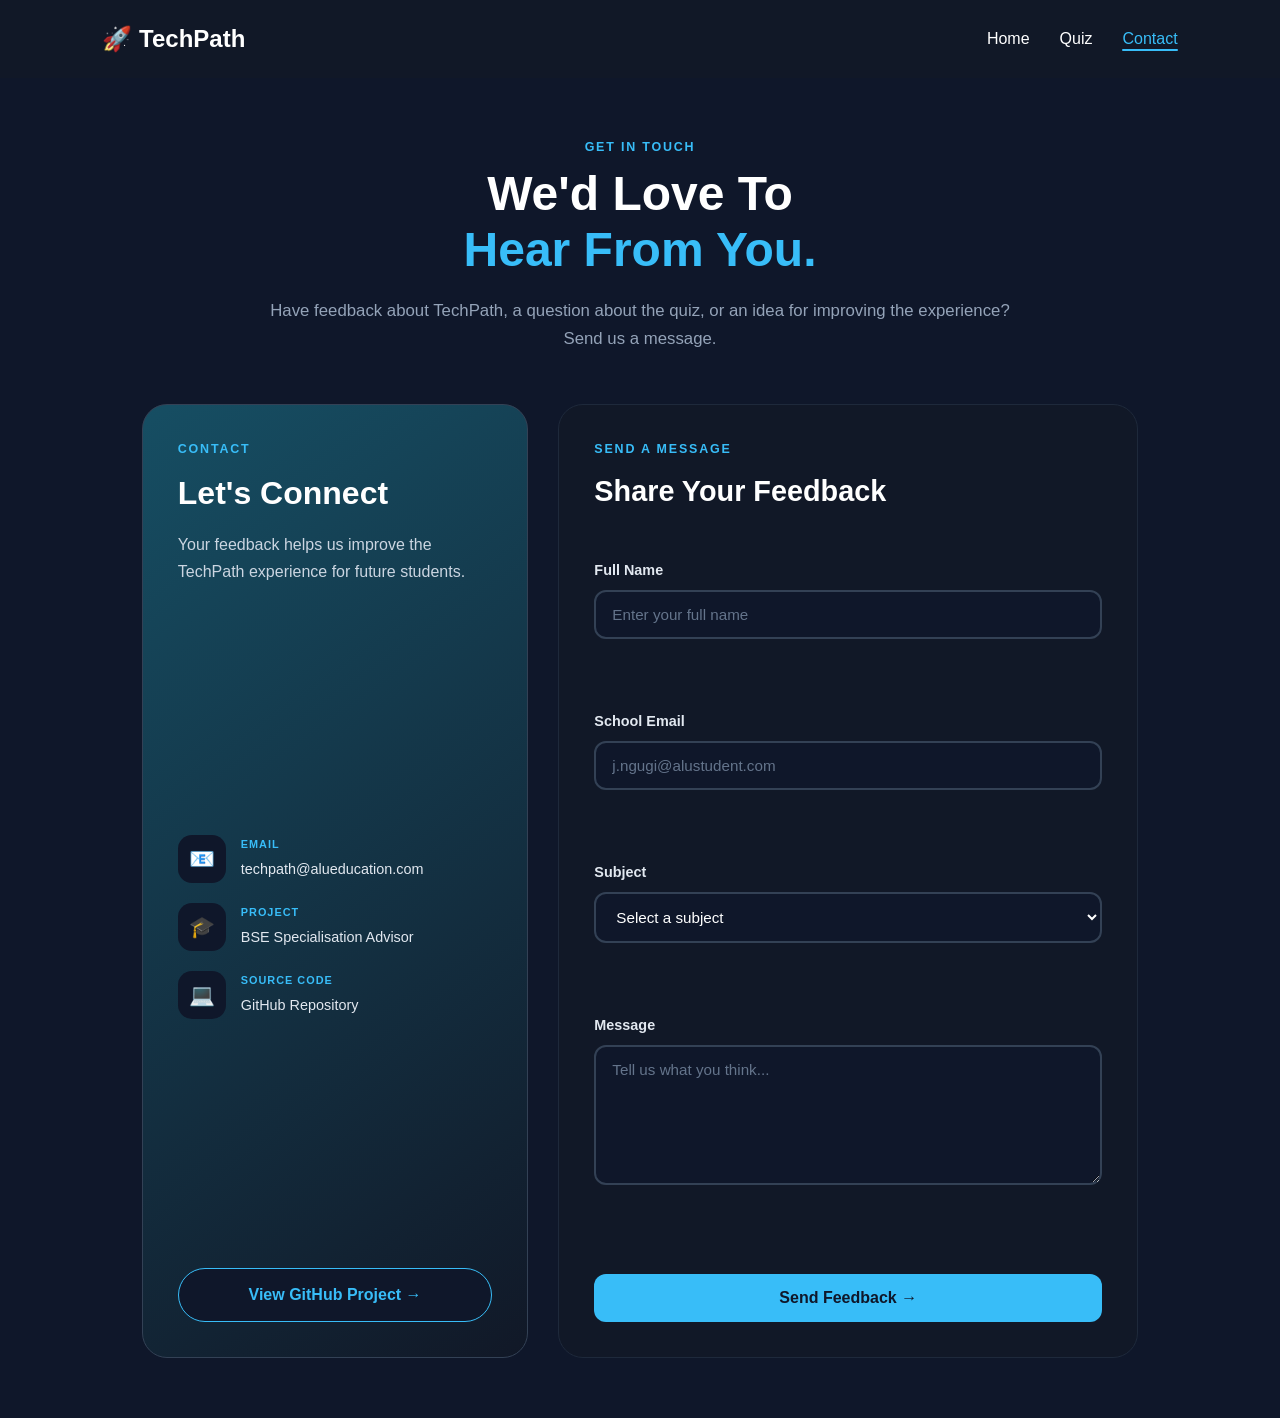
==== contact.html @ 7e05b6f1 "Initial TechPath project" ====
<!DOCTYPE html>
<html lang="en">

<head>

    <meta charset="UTF-8">

    <meta
        name="viewport"
        content="width=device-width, initial-scale=1.0"
    >

    <title>TechPath | Contact & Feedback</title>

    <link
        rel="stylesheet"
        href="css/style.css"
    >

</head>


<body>

    <!-- =================================
         NAVIGATION
    ================================== -->

    <header>

        <nav class="navbar">

            <div class="logo">
                🚀 TechPath
            </div>

            <ul class="nav-links">

                <li>
                    <a href="index.html">Home</a>
                </li>

                <li>
                    <a href="quiz.html">Quiz</a>
                </li>

                <li>
                    <a href="contact.html" class="active">
                        Contact
                    </a>
                </li>

            </ul>

        </nav>

    </header>


    <!-- =================================
         CONTACT PAGE
    ================================== -->

    <main class="contact-page">


        <!-- PAGE INTRO -->

        <section class="contact-hero">

            <p class="contact-label">
                GET IN TOUCH
            </p>

            <h1>
                We'd Love To
                <span>Hear From You.</span>
            </h1>

            <p>
                Have feedback about TechPath, a question about
                the quiz, or an idea for improving the experience?
                Send us a message.
            </p>

        </section>


        <!-- CONTACT CONTENT -->

        <section class="contact-grid">


            <!-- =================================
                 CONTACT INFORMATION
            ================================== -->

            <div class="contact-info">

                <div>

                    <p class="contact-label">
                        CONTACT
                    </p>

                    <h2>
                        Let's Connect
                    </h2>

                    <p class="contact-description">
                        Your feedback helps us improve the
                        TechPath experience for future students.
                    </p>

                </div>


                <div class="contact-details">

                    <div class="contact-detail">

                        <span class="contact-detail-icon">
                            📧
                        </span>

                        <div>

                            <small>
                                EMAIL
                            </small>

                            <p>
                                techpath@alueducation.com
                            </p>

                        </div>

                    </div>


                    <div class="contact-detail">

                        <span class="contact-detail-icon">
                            🎓
                        </span>

                        <div>

                            <small>
                                PROJECT
                            </small>

                            <p>
                                BSE Specialisation Advisor
                            </p>

                        </div>

                    </div>


                    <div class="contact-detail">

                        <span class="contact-detail-icon">
                            💻
                        </span>

                        <div>

                            <small>
                                SOURCE CODE
                            </small>

                            <p>
                                GitHub Repository
                            </p>

                        </div>

                    </div>

                </div>


                <!-- GITHUB BUTTON -->

                <a
                    href="#"
                    class="github-button"
                    id="githubLink"
                    target="_blank"
                    rel="noopener noreferrer"
                >
                    View GitHub Project →
                </a>

            </div>


            <!-- =================================
                 CONTACT FORM
            ================================== -->

            <div class="contact-form-card">

                <div class="form-heading">

                    <p class="contact-label">
                        SEND A MESSAGE
                    </p>

                    <h2>
                        Share Your Feedback
                    </h2>

                </div>


                <form
                    id="contactForm"
                    novalidate
                >


                    <!-- NAME -->

                    <div class="form-group">

                        <label for="contactName">
                            Full Name
                        </label>

                        <input
                            type="text"
                            id="contactName"
                            name="name"
                            placeholder="Enter your full name"
                            autocomplete="name"
                        >

                        <small
                            class="error-message"
                            id="contactNameError"
                        ></small>

                    </div>


                    <!-- EMAIL -->

                    <div class="form-group">

                        <label for="contactEmail">
                            School Email
                        </label>

                        <input
                            type="email"
                            id="contactEmail"
                            name="email"
                            placeholder="j.ngugi@alustudent.com"
                            autocomplete="email"
                        >

                        <small
                            class="error-message"
                            id="contactEmailError"
                        ></small>

                    </div>


                    <!-- SUBJECT -->

                    <div class="form-group">

                        <label for="contactSubject">
                            Subject
                        </label>

                        <select
                            id="contactSubject"
                            name="subject"
                        >

                            <option value="">
                                Select a subject
                            </option>

                            <option value="feedback">
                                Quiz Feedback
                            </option>

                            <option value="technical">
                                Technical Issue
                            </option>

                            <option value="suggestion">
                                Suggestion
                            </option>

                            <option value="other">
                                Other
                            </option>

                        </select>

                        <small
                            class="error-message"
                            id="contactSubjectError"
                        ></small>

                    </div>


                    <!-- MESSAGE -->

                    <div class="form-group">

                        <label for="contactMessage">
                            Message
                        </label>

                        <textarea
                            id="contactMessage"
                            name="message"
                            rows="6"
                            placeholder="Tell us what you think..."
                        ></textarea>

                        <small
                            class="error-message"
                            id="contactMessageError"
                        ></small>

                    </div>


                    <!-- SUCCESS MESSAGE -->

                    <div
                        class="form-success"
                        id="formSuccess"
                        role="status"
                        aria-live="polite"
                    ></div>


                    <!-- SUBMIT -->

                    <button
                        type="submit"
                        class="contact-submit"
                    >
                        Send Feedback →
                    </button>

                </form>

            </div>

        </section>

    </main>


    <!-- =================================
         JAVASCRIPT
    ================================== -->

    <script src="js/contact.js"></script>

</body>

</html>
---- css/style.css ----
/* =================================
   TECHPATH GLOBAL STYLES
================================= */

* {
    margin: 0;
    padding: 0;
    box-sizing: border-box;
}


body {
    font-family: Arial, Helvetica, sans-serif;
    background: #0f172a;
    color: white;
    line-height: 1.6;
}


/* =================================
   NAVIGATION BAR
================================= */

.navbar {
    display: flex;
    justify-content: space-between;
    align-items: center;
    padding: 20px 8%;
    background: #111827;
}

.logo {
    font-size: 1.5rem;
    font-weight: bold;
}

.nav-links {
    display: flex;
    gap: 30px;
    list-style: none;
}

.nav-links a {
    color: white;
    text-decoration: none;
    transition: 0.3s;
    position: relative;
    padding-bottom: 4px;
}

.nav-links a:hover {
    color: #38bdf8;
}

/* Active page indicator — add class="active" to the current page's <a> in JS or manually */
.nav-links a.active {
    color: #38bdf8;
}

.nav-links a.active::after {
    content: "";
    position: absolute;
    left: 0;
    bottom: 0;
    width: 100%;
    height: 2px;
    background: #38bdf8;
    border-radius: 2px;
}


/* =================================
   HERO SECTION
================================= */

.hero {
    min-height: 80vh;
    display: flex;
    justify-content: center;
    align-items: center;
    padding: 40px 8%;
    text-align: center;
}

.hero-content {
    max-width: 800px;
    animation: fadeInUp 0.8s ease-out both;
}

.hero h1 {
    font-size: 3rem;
    margin-bottom: 20px;
}

.hero h1 span {
    color: #38bdf8;
}

.hero p {
    font-size: 1.2rem;
    color: #cbd5e1;
    margin-bottom: 30px;
}

.start-button {
    display: inline-block;
    padding: 15px 35px;
    background: #38bdf8;
    color: #0f172a;
    border-radius: 30px;
    text-decoration: none;
    font-weight: bold;
    transition: 0.3s;
}

.start-button:hover {
    transform: translateY(-5px);
    box-shadow: 0 10px 25px rgba(56, 189, 248, 0.35);
}


/* =================================
   SPECIALISATION CARDS
================================= */

.paths {
    padding: 50px 8%;
    text-align: center;
}

.paths h2 {
    margin-bottom: 40px;
    animation: fadeInUp 0.8s ease-out both;
}

.card-container {
    display: grid;
    grid-template-columns: repeat(4, 1fr);
    gap: 25px;
}

.path-card {
    background: #1e293b;
    padding: 30px;
    border-radius: 20px;
    transition: 0.3s;
    animation: fadeInUp 0.8s ease-out both;
}

/* Stagger the cards so they cascade in rather than popping at once */
.path-card:nth-child(1) { animation-delay: 0.1s; }
.path-card:nth-child(2) { animation-delay: 0.2s; }
.path-card:nth-child(3) { animation-delay: 0.3s; }
.path-card:nth-child(4) { animation-delay: 0.4s; }

.path-card:hover {
    transform: translateY(-10px);
    background: #334155;
}

.path-card h3 {
    margin-bottom: 15px;
}


/* =================================
   FORM SECTION
================================= */

.form-section {
    padding: 60px 8%;
    max-width: 700px;
    margin: auto;
}

.form-section h2 {
    text-align: center;
    margin-bottom: 40px;
}

/* Form layout */

form {
    display: flex;
    flex-direction: column;
    gap: 10px;
}

form label {
    margin-top: 15px;
    font-weight: bold;
}

input {
    width: 100%;
    padding: 15px;
    border-radius: 10px;
    border: 2px solid transparent;
    font-size: 1rem;
    background: #1e293b;
    color: white;
    transition: 0.3s;
}

input::placeholder {
    color: #64748b;
}

input:focus {
    outline: none;
    border-color: #38bdf8;
    box-shadow: 0 0 0 3px rgba(56, 189, 248, 0.2);
}

/* Validation states */

.is-valid {
    border: 2px solid #22c55e;
}

.is-invalid {
    border: 2px solid #ef4444;
}

.error-message {
    color: #ef4444;
    font-size: 0.85rem;
    min-height: 20px;
}

/* Button */

button {
    margin-top: 25px;
    padding: 15px;
    border: none;
    border-radius: 30px;
    background: #38bdf8;
    color: #0f172a;
    font-size: 1rem;
    font-weight: bold;
    cursor: pointer;
    transition: 0.3s;
}

button:hover {
    transform: scale(1.05);
    box-shadow: 0 10px 25px rgba(56, 189, 248, 0.35);
}

button:active {
    transform: scale(0.98);
}


/* =================================
   KEYFRAME ANIMATIONS
================================= */

@keyframes fadeInUp {
    from {
        opacity: 0;
        transform: translateY(25px);
    }
    to {
        opacity: 1;
        transform: translateY(0);
    }
}


/* =================================
   RESPONSIVE DESIGN
================================= */

/* Tablets */
@media(max-width:900px){

    .card-container {
        grid-template-columns: repeat(2,1fr);
    }

    .hero h1 {
        font-size: 2.2rem;
    }

}

/* Mobile */
@media(max-width:600px){

    .navbar {
        flex-direction: column;
        gap: 20px;
    }

    .nav-links {
        gap: 15px;
    }

    .hero h1 {
        font-size: 1.8rem;
    }

    .hero p {
        font-size: 1rem;
    }

    .card-container {
        grid-template-columns: 1fr;
    }

}
/* =================================
   QUIZ PAGE
================================= */

.quiz-page {
    max-width: 1100px;
    margin: 0 auto;
    padding: 50px 6%;
}


/* =================================
   QUIZ HEADER
================================= */

.quiz-header {
    display: flex;
    justify-content: space-between;
    align-items: center;
    gap: 40px;
    margin-bottom: 40px;
}

.quiz-header h1 {
    font-size: 2.5rem;
    margin: 8px 0 15px;
}

.quiz-header p {
    color: #cbd5e1;
}

.quiz-label {
    color: #38bdf8 !important;
    font-size: 0.85rem;
    font-weight: bold;
    letter-spacing: 2px;
}


/* =================================
   TIMER
================================= */

.timer-container {
    min-width: 150px;
    padding: 20px;
    text-align: center;

    background: #1e293b;
    border: 1px solid #334155;
    border-radius: 15px;
}

.timer-container span {
    display: block;
    color: #94a3b8;
    font-size: 0.85rem;
}

.timer-container strong {
    display: block;
    margin-top: 5px;
    color: #38bdf8;
    font-size: 1.8rem;
}

.timer-warning {
    color: #ef4444 !important;
    animation: timerPulse 1s infinite;
}

@keyframes timerPulse {

    0% {
        opacity: 1;
    }

    50% {
        opacity: 0.5;
    }

    100% {
        opacity: 1;
    }
}


/* =================================
   PROGRESS BAR
================================= */

.progress-section {
    margin-bottom: 30px;
}

.progress-info {
    display: flex;
    justify-content: space-between;
    margin-bottom: 8px;

    color: #cbd5e1;
    font-size: 0.9rem;
}

.progress-bar {
    width: 100%;
    height: 10px;

    background: #1e293b;

    border-radius: 20px;

    overflow: hidden;
}

.progress-fill {
    width: 10%;
    height: 100%;

    background: #38bdf8;

    border-radius: 20px;

    transition: width 0.4s ease;
}


/* =================================
   QUIZ CARD
================================= */

.quiz-container {
    background: #111827;

    padding: 35px;

    border-radius: 25px;

    border: 1px solid #1e293b;
}

.question-card {
    display: none;
}

.question-card.active {
    display: block;

    animation: questionAppear 0.4s ease;
}

@keyframes questionAppear {

    from {
        opacity: 0;
        transform: translateY(15px);
    }

    to {
        opacity: 1;
        transform: translateY(0);
    }
}


.question-category {
    display: inline-block;

    margin-bottom: 15px;

    color: #38bdf8;

    font-size: 0.8rem;

    font-weight: bold;

    letter-spacing: 1px;
}

.question-card h2 {
    font-size: 1.7rem;

    margin-bottom: 15px;
}

.question-description {
    color: #94a3b8;

    margin-bottom: 25px;
}


/* =================================
   ANSWER OPTIONS
================================= */

.answer-grid {
    display: grid;

    grid-template-columns: repeat(2, 1fr);

    gap: 18px;
}

.answer-option {
    width: 100%;

    min-height: 100px;

    padding: 20px;

    background: #1e293b;

    color: white;

    border: 2px solid transparent;

    border-radius: 15px;

    text-align: left;

    font-size: 1rem;

    cursor: pointer;

    transition:
        transform 0.25s ease,
        border-color 0.25s ease,
        background 0.25s ease;
}

.answer-option:hover {
    transform: translateY(-4px);

    border-color: #38bdf8;

    background: #26364d;
}

.answer-option.selected {
    border-color: #38bdf8;

    background: #164e63;

    transform: translateY(-3px);
}

.answer-icon {
    display: block;

    font-size: 2rem;

    margin-bottom: 10px;
}


/* =================================
   QUIZ CONTROLS
================================= */

.quiz-controls {
    display: flex;

    justify-content: space-between;

    gap: 15px;

    margin-top: 35px;
}

.quiz-controls button {
    width: auto;

    min-width: 130px;

    margin-top: 0;
}

.primary-button {
    background: #38bdf8;

    color: #0f172a;
}

.secondary-button {
    background: #334155;

    color: white;
}

.quiz-controls button:disabled {
    opacity: 0.4;

    cursor: not-allowed;

    transform: none;
}


/* =================================
   IMAGE HOTSPOT
================================= */

.hotspot-container {
    display: flex;

    justify-content: center;

    margin: 30px 0;
}

.technology-workspace {
    position: relative;

    width: 100%;

    max-width: 700px;

    height: 350px;

    background:
        linear-gradient(
            135deg,
            #1e293b,
            #0f172a
        );

    border: 2px solid #334155;

    border-radius: 20px;

    overflow: hidden;
}

.technology-workspace::before {
    content: "TECHNOLOGY WORKSPACE";

    position: absolute;

    top: 50%;
    left: 50%;

    transform: translate(-50%, -50%);

    color: #334155;

    font-size: 1.4rem;

    font-weight: bold;

    pointer-events: none;
}

.hotspot {
    position: absolute;

    width: 60px;
    height: 60px;

    transform: translate(-50%, -50%);

    border-radius: 50%;

    border: 3px solid #38bdf8;

    background: #0f172a;

    font-size: 1.5rem;

    cursor: pointer;

    transition: 0.25s;

    z-index: 2;
}

.hotspot:hover {
    transform: translate(-50%, -50%) scale(1.15);

    background: #164e63;
}

.hotspot.selected {
    background: #38bdf8;

    border-color: white;

    transform: translate(-50%, -50%) scale(1.15);
}


/* =================================
   AUDIO
================================= */

.audio-player {
    padding: 25px;

    margin-bottom: 25px;

    background: #1e293b;

    border-radius: 15px;
}

.audio-player p {
    margin-bottom: 15px;

    font-weight: bold;
}

.audio-player audio {
    width: 100%;
}


/* =================================
   VIDEO
================================= */

.video-container {
    width: 100%;

    margin-bottom: 25px;

    border-radius: 15px;

    overflow: hidden;

    background: #000;
}

.video-container video {
    display: block;

    width: 100%;

    max-height: 400px;
}


/* =================================
   RESPONSIVE QUIZ DESIGN
================================= */

@media (max-width: 900px) {

    .quiz-header {
        flex-direction: column;

        align-items: flex-start;
    }

    .timer-container {
        width: 100%;
    }

}


@media (max-width: 600px) {

    .quiz-page {
        padding: 30px 5%;
    }

    .quiz-header h1 {
        font-size: 2rem;
    }

    .quiz-container {
        padding: 20px;
    }

    .answer-grid {
        grid-template-columns: 1fr;
    }

    .quiz-controls {
        flex-direction: column;
    }

    .quiz-controls button {
        width: 100%;
    }

    .technology-workspace {
        height: 280px;
    }

}
/* =================================
   RESULTS PAGE
================================= */

.results-page {
    max-width: 1150px;
    margin: 0 auto;
    padding: 60px 6%;
}


/* =================================
   RESULT HERO
================================= */

.result-hero {
    text-align: center;
    max-width: 800px;
    margin: 0 auto 45px;
}

.result-badge {
    display: inline-block;
    padding: 8px 18px;
    margin-bottom: 20px;

    border: 1px solid #38bdf8;
    border-radius: 30px;

    color: #38bdf8;
    font-size: 0.8rem;
    font-weight: bold;
    letter-spacing: 1px;
}

.result-hero h1 {
    font-size: 3rem;
    margin-bottom: 20px;
}

.result-hero h1 span {
    display: block;
    color: #38bdf8;
}

.result-hero p {
    color: #94a3b8;
    font-size: 1.1rem;
}


/* =================================
   RECOMMENDATION
================================= */

.recommendation-card {
    display: flex;
    align-items: center;
    gap: 30px;

    padding: 35px;

    margin-bottom: 35px;

    background:
        linear-gradient(
            135deg,
            #164e63,
            #1e293b
        );

    border: 1px solid #38bdf8;

    border-radius: 25px;

    box-shadow:
        0 15px 40px rgba(0, 0, 0, 0.25);
}

.recommendation-icon {
    width: 100px;
    height: 100px;

    display: flex;
    justify-content: center;
    align-items: center;

    flex-shrink: 0;

    background: #0f172a;

    border-radius: 25px;

    font-size: 3.2rem;
}

.result-label {
    color: #38bdf8;

    font-size: 0.8rem;

    font-weight: bold;

    letter-spacing: 1.5px;

    margin-bottom: 8px;
}

.recommendation-content h2 {
    font-size: 2rem;

    margin-bottom: 10px;
}

.recommendation-content p {
    color: #cbd5e1;
}


/* =================================
   RESULTS GRID
================================= */

.results-grid {
    display: grid;

    grid-template-columns:
        1.2fr 0.8fr;

    gap: 25px;

    margin-bottom: 30px;
}


/* =================================
   CHART CARD
================================= */

.chart-card,
.score-card {
    background: #111827;

    border: 1px solid #1e293b;

    border-radius: 25px;

    padding: 30px;
}

.section-heading {
    margin-bottom: 25px;
}

.section-heading p {
    color: #38bdf8;

    font-size: 0.75rem;

    font-weight: bold;

    letter-spacing: 1.5px;

    margin-bottom: 5px;
}

.section-heading h2 {
    font-size: 1.4rem;
}

.canvas-container {
    width: 100%;

    display: flex;

    justify-content: center;

    align-items: center;
}

#resultsCanvas {
    width: 100%;

    max-width: 600px;

    height: auto;
}


/* =================================
   SCORE BARS
================================= */

.score-list {
    display: flex;

    flex-direction: column;

    gap: 25px;
}

.score-item {
    width: 100%;
}

.score-info {
    display: flex;

    justify-content: space-between;

    gap: 15px;

    margin-bottom: 8px;

    font-size: 0.9rem;
}

.score-info strong {
    color: #38bdf8;
}

.score-bar {
    width: 100%;

    height: 10px;

    background: #1e293b;

    border-radius: 20px;

    overflow: hidden;
}

.score-fill {
    width: 0%;

    height: 100%;

    background: #38bdf8;

    border-radius: 20px;

    transition:
        width 1s ease;
}


/* =================================
   PERFORMANCE STATS
================================= */

.stats-section {
    display: grid;

    grid-template-columns:
        repeat(3, 1fr);

    gap: 20px;

    margin-bottom: 30px;
}

.stat-card {
    display: flex;

    align-items: center;

    gap: 18px;

    padding: 25px;

    background: #111827;

    border: 1px solid #1e293b;

    border-radius: 20px;
}

.stat-icon {
    font-size: 2rem;
}

.stat-card strong {
    display: block;

    font-size: 1.5rem;

    color: #38bdf8;
}

.stat-card p {
    color: #94a3b8;

    font-size: 0.85rem;
}


/* =================================
   NEXT STEP
================================= */

.next-step-card {
    display: flex;

    justify-content: space-between;

    align-items: center;

    gap: 30px;

    padding: 35px;

    background: #1e293b;

    border-radius: 25px;

    border: 1px solid #334155;
}

.next-step-content {
    max-width: 650px;
}

.next-step-content h2 {
    margin-bottom: 10px;
}

.next-step-content p:last-child {
    color: #cbd5e1;
}

.next-step-actions {
    display: flex;

    gap: 12px;

    flex-shrink: 0;
}

.primary-result-button,
.secondary-result-button {
    display: inline-block;

    padding: 13px 22px;

    border-radius: 30px;

    text-decoration: none;

    font-weight: bold;

    transition: 0.3s;
}

.primary-result-button {
    background: #38bdf8;

    color: #0f172a;
}

.secondary-result-button {
    background: #334155;

    color: white;
}

.primary-result-button:hover,
.secondary-result-button:hover {
    transform: translateY(-3px);
}


/* =================================
   RESULTS RESPONSIVE DESIGN
================================= */

@media (max-width: 900px) {

    .results-grid {
        grid-template-columns: 1fr;
    }

    .next-step-card {
        flex-direction: column;

        align-items: flex-start;
    }

}


@media (max-width: 600px) {

    .results-page {
        padding: 40px 5%;
    }

    .result-hero h1 {
        font-size: 2.2rem;
    }

    .recommendation-card {
        flex-direction: column;

        text-align: center;
    }

    .recommendation-content h2 {
        font-size: 1.6rem;
    }

    .stats-section {
        grid-template-columns: 1fr;
    }

    .next-step-actions {
        width: 100%;

        flex-direction: column;
    }

    .primary-result-button,
    .secondary-result-button {
        text-align: center;
    }

}
/* =================================
   CONTACT PAGE
================================= */

.contact-page {
    max-width: 1150px;
    margin: 0 auto;
    padding: 60px 6%;
}


/* =================================
   CONTACT HERO
================================= */

.contact-hero {
    max-width: 750px;
    margin: 0 auto 50px;
    text-align: center;
}

.contact-label {
    color: #38bdf8;
    font-size: 0.78rem;
    font-weight: bold;
    letter-spacing: 1.8px;
    margin-bottom: 8px;
}

.contact-hero h1 {
    font-size: 3rem;
    line-height: 1.15;
    margin-bottom: 20px;
}

.contact-hero h1 span {
    display: block;
    color: #38bdf8;
}

.contact-hero > p:last-child {
    color: #94a3b8;
    font-size: 1.05rem;
    line-height: 1.7;
}


/* =================================
   CONTACT GRID
================================= */

.contact-grid {
    display: grid;
    grid-template-columns: 0.8fr 1.2fr;
    gap: 30px;
}


/* =================================
   CONTACT INFORMATION
================================= */

.contact-info {
    padding: 35px;

    background:
        linear-gradient(
            145deg,
            #164e63,
            #111827
        );

    border: 1px solid #334155;
    border-radius: 25px;

    display: flex;
    flex-direction: column;
    justify-content: space-between;
}

.contact-info h2 {
    font-size: 2rem;
    margin-bottom: 12px;
}

.contact-description {
    color: #cbd5e1;
    line-height: 1.7;
}


/* =================================
   CONTACT DETAILS
================================= */

.contact-details {
    display: flex;
    flex-direction: column;
    gap: 20px;
    margin: 35px 0;
}

.contact-detail {
    display: flex;
    align-items: center;
    gap: 15px;
}

.contact-detail-icon {
    width: 48px;
    height: 48px;

    display: flex;
    align-items: center;
    justify-content: center;

    background: #0f172a;
    border-radius: 14px;

    font-size: 1.3rem;
}

.contact-detail small {
    display: block;

    color: #38bdf8;

    font-size: 0.68rem;
    font-weight: bold;
    letter-spacing: 1px;

    margin-bottom: 4px;
}

.contact-detail p {
    color: #e2e8f0;
    font-size: 0.9rem;
}


/* =================================
   GITHUB BUTTON
================================= */

.github-button {
    display: inline-block;

    padding: 13px 20px;

    background: #0f172a;

    border: 1px solid #38bdf8;

    border-radius: 30px;

    color: #38bdf8;

    text-decoration: none;

    text-align: center;

    font-weight: bold;

    transition: 0.3s;
}

.github-button:hover {
    background: #38bdf8;
    color: #0f172a;

    transform: translateY(-3px);
}


/* =================================
   CONTACT FORM CARD
================================= */

.contact-form-card {
    padding: 35px;

    background: #111827;

    border: 1px solid #1e293b;

    border-radius: 25px;
}

.form-heading {
    margin-bottom: 30px;
}

.form-heading h2 {
    font-size: 1.8rem;
}


/* =================================
   FORM GROUPS
================================= */

.form-group {
    margin-bottom: 22px;
}

.form-group label {
    display: block;

    margin-bottom: 8px;

    color: #e2e8f0;

    font-size: 0.9rem;

    font-weight: 600;
}

.form-group input,
.form-group select,
.form-group textarea {
    width: 100%;

    padding: 14px 16px;

    background: #0f172a;

    border: 2px solid #334155;

    border-radius: 12px;

    color: white;

    font-family: inherit;

    font-size: 0.95rem;

    outline: none;

    transition:
        border-color 0.25s ease,
        box-shadow 0.25s ease;
}

.form-group textarea {
    resize: vertical;
    min-height: 140px;
}

.form-group input::placeholder,
.form-group textarea::placeholder {
    color: #64748b;
}

.form-group input:focus,
.form-group select:focus,
.form-group textarea:focus {
    border-color: #38bdf8;

    box-shadow:
        0 0 0 3px
        rgba(56, 189, 248, 0.12);
}


/* =================================
   VALIDATION STATES
================================= */

.form-group input.is-valid,
.form-group select.is-valid,
.form-group textarea.is-valid {
    border-color: #22c55e;
}

.form-group input.is-invalid,
.form-group select.is-invalid,
.form-group textarea.is-invalid {
    border-color: #ef4444;
}

.error-message {
    display: block;

    min-height: 18px;

    margin-top: 6px;

    color: #ef4444;

    font-size: 0.78rem;
}

.form-success {
    display: none;

    margin-bottom: 18px;

    padding: 13px 15px;

    background: rgba(34, 197, 94, 0.1);

    border: 1px solid #22c55e;

    border-radius: 10px;

    color: #86efac;

    font-size: 0.88rem;
}


/* =================================
   SUBMIT BUTTON
================================= */

.contact-submit {
    width: 100%;

    padding: 15px;

    border: none;

    border-radius: 12px;

    background: #38bdf8;

    color: #0f172a;

    font-family: inherit;

    font-size: 1rem;

    font-weight: bold;

    cursor: pointer;

    
    transition: 0.3s;
}

.contact-submit:hover {
    transform: translateY(-3px);

    box-shadow:
        0 10px 25px
        rgba(56, 189, 248, 0.2);
}


/* =================================
   CONTACT RESPONSIVE DESIGN
================================= */

@media (max-width: 850px) {

    .contact-grid {
        grid-template-columns: 1fr;
    }

}


@media (max-width: 600px) {

    .contact-page {
        padding: 40px 5%;
    }

    .contact-hero h1 {
        font-size: 2.2rem;
    }

    .contact-info,
    .contact-form-card {
        padding: 25px;
    }

}


/* =================================
   BACKGROUND HERO + GALLERY
================================= */

.bg-hero {
    position: relative;
    min-height: 40vh;
    display: flex;
    align-items: center;
    justify-content: center;
    color: white;
    text-align: center;
    padding: 60px 8%;
    background-size: cover;
    background-position: center;
}

.bg-hero::after {
    content: "";
    position: absolute;
    inset: 0;
    background: linear-gradient(180deg, rgba(2,6,23,0.45), rgba(2,6,23,0.6));
    pointer-events: none;
    border-radius: 0;
}

.bg-hero .hero-inner {
    position: relative;
    z-index: 2;
    max-width: 900px;
}

.gallery {
    display: grid;
    grid-template-columns: repeat(3, 1fr);
    gap: 16px;
    padding: 30px 8%;
}

.gallery-item {
    overflow: hidden;
    border-radius: 12px;
    background: #0b1220;
}

.gallery-item img {
    width: 100%;
    height: 220px;
    object-fit: cover;
    display: block;
    transition: transform 0.35s ease, filter 0.35s ease;
}

.gallery-item img:hover {
    transform: scale(1.06);
    filter: brightness(1.05);
}

.gallery-item figcaption {
    padding: 10px;
    font-size: 0.9rem;
    color: #cbd5e1;
}

.technology-workspace {
    position: relative;
    height: 340px;
    border-radius: 12px;
    overflow: hidden;
    background-size: cover;
    background-position: center;
    margin: 20px 0;
}

.hotspot {
    position: absolute;
    transform: translate(-50%, -50%);
    display: inline-flex;
    align-items: center;
    justify-content: center;
    width: 46px;
    height: 46px;
    border-radius: 50%;
    background: rgba(56,189,248,0.95);
    color: #061226;
    border: none;
    cursor: pointer;
    font-size: 1.1rem;
    box-shadow: 0 8px 18px rgba(2,6,23,0.6);
}

/* Responsive gallery */
@media (max-width: 900px) {
    .gallery { grid-template-columns: repeat(2, 1fr); }
}

@media (max-width: 600px) {
    .gallery { grid-template-columns: 1fr; }
    .gallery-item img { height: 200px; }
    .bg-hero { padding: 40px 6%; min-height: 30vh; }
}

/* =================================
   LIGHTBOX / MODAL
================================= */

.lightbox-overlay {
    position: fixed;
    inset: 0;
    background: rgba(2,6,23,0.8);
    display: flex;
    align-items: center;
    justify-content: center;
    z-index: 1200;
    opacity: 0;
    pointer-events: none;
    transition: opacity 200ms ease;
}

.lightbox-overlay.open {
    opacity: 1;
    pointer-events: auto;
}

.lightbox-content {
    position: relative;
    max-width: 95%;
    max-height: 92%;
    display: flex;
    flex-direction: column;
    align-items: center;
}

.lightbox-img {
    max-width: 100%;
    max-height: 80vh;
    border-radius: 8px;
    box-shadow: 0 20px 40px rgba(2,6,23,0.6);
}

.lightbox-caption {
    margin-top: 10px;
    color: #cbd5e1;
    font-size: 0.95rem;
    text-align: center;
}

.lightbox-close,
.lightbox-prev,
.lightbox-next {
    position: absolute;
    top: 12px;
    background: rgba(2,6,23,0.6);
    color: #e6eef8;
    border: 0;
    padding: 8px 12px;
    border-radius: 6px;
    cursor: pointer;
}

.lightbox-close { right: 12px; }
.lightbox-prev { left: 12px; }
.lightbox-next { right: 60px; }

@media (max-width: 600px) {
    .lightbox-prev, .lightbox-next { display: none; }
    .lightbox-close { right: 8px; top: 8px; }
}

/* Hotspot interactive image */
.hotspot-container {
    position: relative;
    max-width: 980px;
    margin: 20px auto;
}

#hotspotImage {
    width: 100%;
    height: auto;
    display: block;
    border-radius: 12px;
}

.hotspot-area {
    position: absolute;
    width: 56px;
    height: 56px;
    border-radius: 50%;
    border: none;
    background: rgba(56,189,248,0.95);
    color: #061226;
    box-shadow: 0 8px 18px rgba(2,6,23,0.6);
    transform: translate(-50%, -50%);
    cursor: pointer;
    z-index: 100;
    pointer-events: auto;
}

.hotspot-fullstack { top: 20%; left: 20%; }
.hotspot-ml { top: 25%; left: 70%; }
.hotspot-arvr { top: 65%; left: 25%; }
.hotspot-lowlevel { top: 65%; left: 70%; }

.hotspot-feedback {
    margin-top: 12px;
    color: #cbd5e1;
    font-size: 0.95rem;
    text-align: center;
}

@media (max-width: 900px) {
    .hotspot-area { width: 48px; height: 48px; }
}

@media (max-width: 600px) {
    .hotspot-area { width: 40px; height: 40px; }
}
/* =========================================
   IMAGE HOTSPOT QUESTION
========================================= */

.hotspot-question {
    position: relative;
}

.hotspot-container {
    position: relative;
    width: 100%;
    max-width: 700px;
    margin: 25px auto;
    overflow: hidden;
    border-radius: 18px;
}

#hotspotImage {
    display: block;
    width: 100%;
    height: auto;
}


/* =========================================
   CLICKABLE HOTSPOT AREAS
========================================= */

.hotspot-area {
    position: absolute;

    width: 50%;
    height: 50%;

    border: 2px solid transparent;

    background: transparent;

    cursor: pointer;

    transition:
        background 0.25s ease,
        border-color 0.25s ease;
}


/* Top-left */

.hotspot-fullstack {
    top: 0;
    left: 0;
}


/* Top-right */

.hotspot-ml {
    top: 0;
    right: 0;
}


/* Bottom-left */

.hotspot-arvr {
    bottom: 0;
    left: 0;
}


/* Bottom-right */

.hotspot-lowlevel {
    bottom: 0;
    right: 0;
}


/* Hover feedback */

.hotspot-area:hover {
    background: rgba(56, 189, 248, 0.18);

    border-color: #38bdf8;
}


/* Selected hotspot */

.hotspot-area.selected {
    background: rgba(34, 197, 94, 0.25);

    border-color: #22c55e;
}


/* Feedback text */

.hotspot-feedback {
    min-height: 25px;

    text-align: center;

    color: #38bdf8;

    font-weight: 600;
}


/* Mobile */

@media (max-width: 600px) {

    .hotspot-container {
        border-radius: 12px;
    }

    .hotspot-feedback {
        font-size: 0.9rem;
    }

}
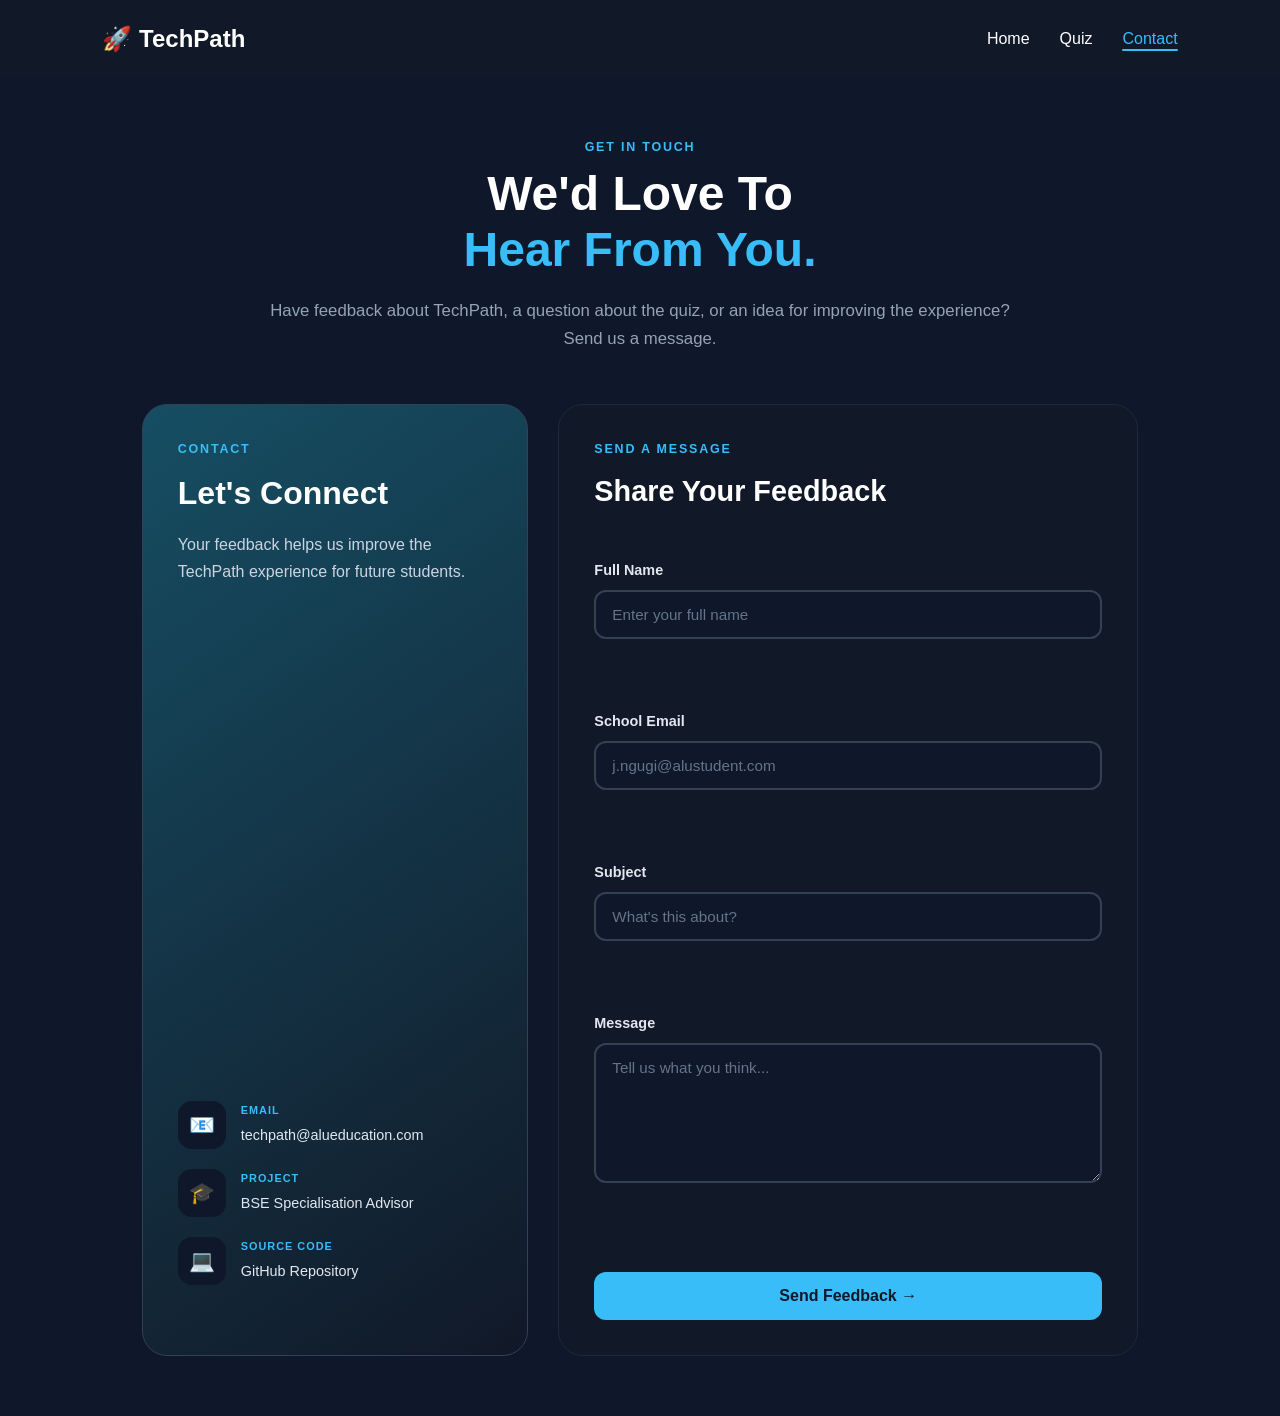
==== commit 2063e80a: "Add interactive media for quiz and wire up contact form - Add scenario.mp3 narration for Question 5 " ====
--- a/contact.html
+++ b/contact.html
@@ -182,17 +182,7 @@
                 </div>
 
 
-                <!-- GITHUB BUTTON -->
-
-                <a
-                    href="#"
-                    class="github-button"
-                    id="githubLink"
-                    target="_blank"
-                    rel="noopener noreferrer"
-                >
-                    View GitHub Project →
-                </a>
+                <!-- GitHub button removed per request -->
 
             </div>
 
@@ -216,10 +206,13 @@
                 </div>
 
 
-                <form
-                    id="contactForm"
-                    novalidate
-                >
+                <form id="contactForm" action="https://formsubmit.co/ngugijacinta07@gmail.com" method="POST" novalidate>
+
+                    <!-- Hidden config fields for FormSubmit.co -->
+                    <input type="hidden" name="_subject" value="New Contact Form Submission - TechPath Advisor">
+                    <input type="hidden" name="_captcha" value="false">
+                    <input type="hidden" name="_template" value="table">
+                    <input type="hidden" name="_next" value="https://jacintangugi.github.io/techpath-advisor/contact.html?sent=true">
 
 
                     <!-- NAME -->
@@ -278,37 +271,9 @@
                             Subject
                         </label>
 
-                        <select
-                            id="contactSubject"
-                            name="subject"
-                        >
-
-                            <option value="">
-                                Select a subject
-                            </option>
-
-                            <option value="feedback">
-                                Quiz Feedback
-                            </option>
-
-                            <option value="technical">
-                                Technical Issue
-                            </option>
-
-                            <option value="suggestion">
-                                Suggestion
-                            </option>
-
-                            <option value="other">
-                                Other
-                            </option>
-
-                        </select>
-
-                        <small
-                            class="error-message"
-                            id="contactSubjectError"
-                        ></small>
+                        <input type="text" id="contactSubject" name="subject" placeholder="What's this about?">
+
+                        <small class="error-message" id="contactSubjectError"></small>
 
                     </div>
 
